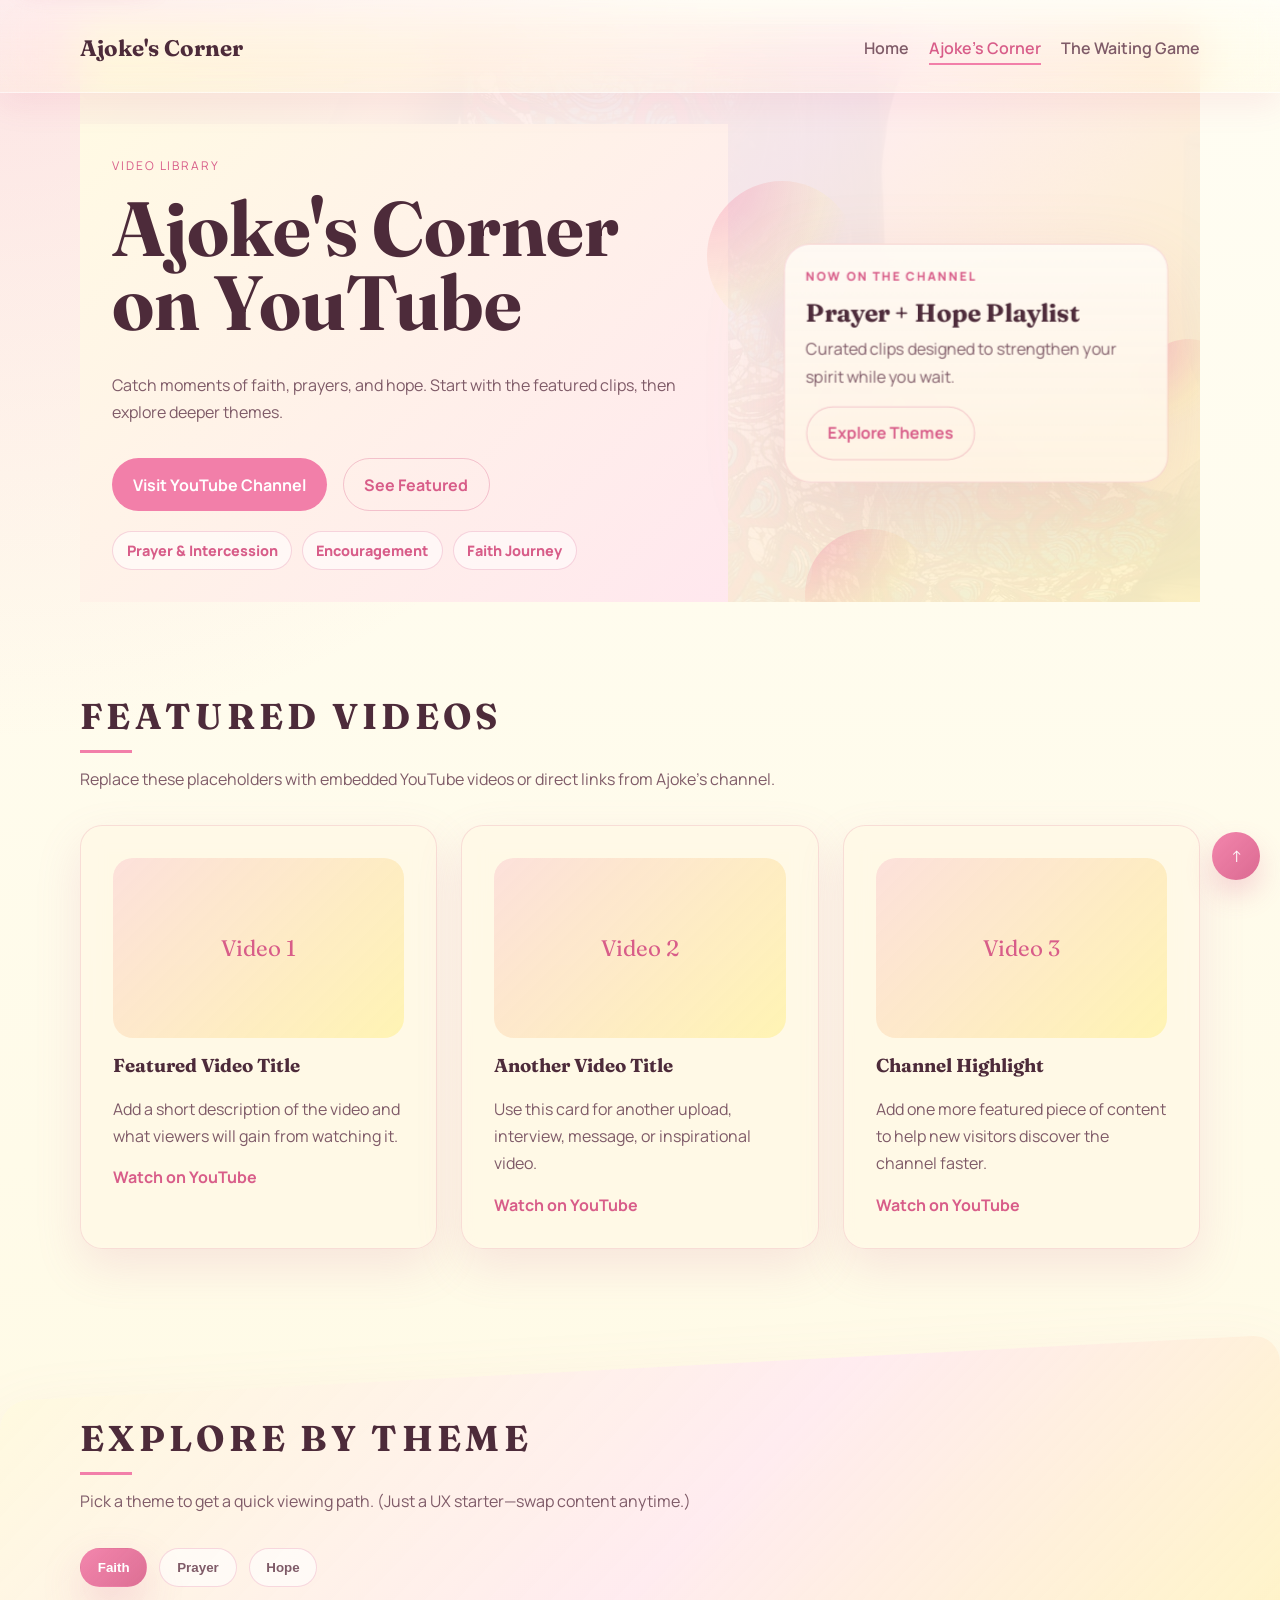
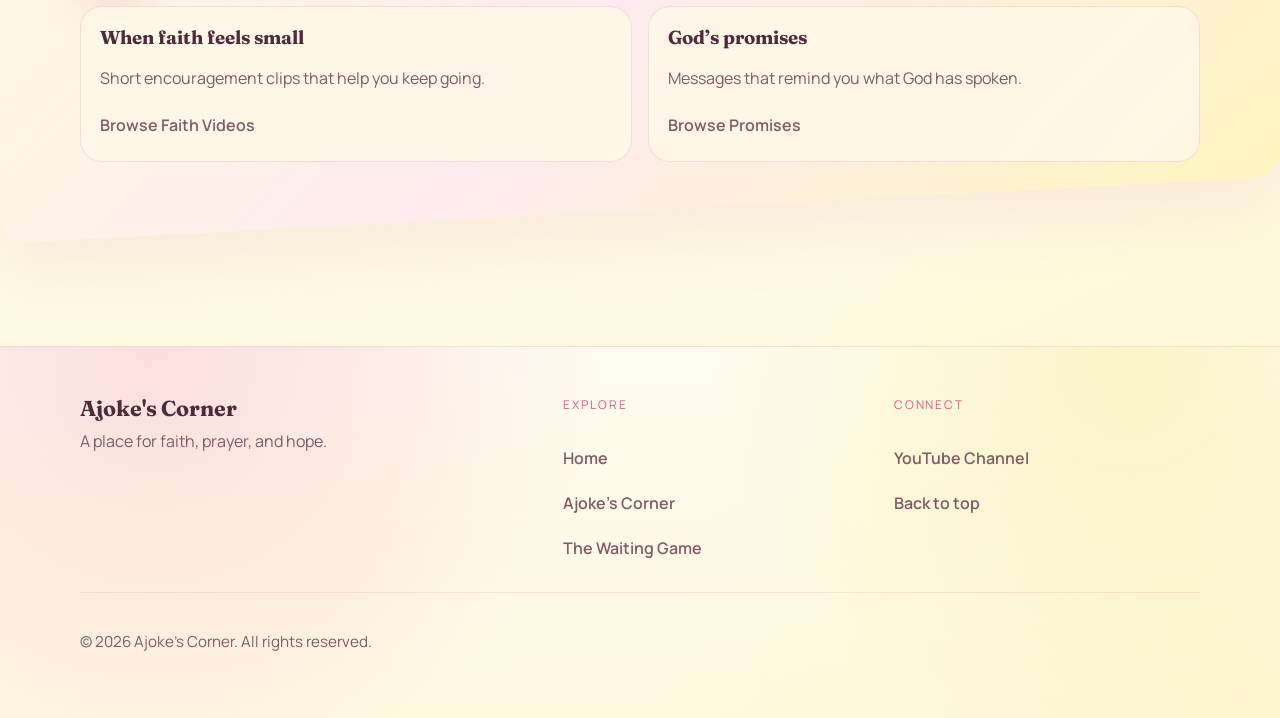
==== ajokes-corner.html @ 69d4b7d0 "update" ====
<!doctype html>
<html lang="en">
  <head>
    <meta charset="UTF-8" />
    <meta name="viewport" content="width=device-width, initial-scale=1.0" />
    <title>Ajoke's Corner | Videos</title>
    <meta
      name="description"
      content="Watch Ajoke's Corner videos for faith, prayer, encouragement, and hope. Explore featured clips and themes."
    />
    <meta
      name="keywords"
      content="Ajoke's Corner, videos, YouTube, faith, prayer, encouragement, hope"
    />
    <meta name="author" content="Tomilade Adebari" />
    <meta name="theme-color" content="#f27fa9" />
    <meta property="og:title" content="Ajoke's Corner | Videos" />
    <meta
      property="og:description"
      content="Explore Ajoke's Corner videos for faith, prayer, encouragement, and hope."
    />
    <meta property="og:type" content="website" />
    <meta property="og:image" content="Assets/coverimage.jpeg" />
    <meta name="twitter:card" content="summary_large_image" />
    <meta name="twitter:title" content="Ajoke's Corner | Videos" />
    <meta
      name="twitter:description"
      content="Explore Ajoke's Corner videos for faith, prayer, encouragement, and hope."
    />
    <meta name="twitter:image" content="Assets/coverimage.jpeg" />
    <link rel="icon" href="Assets/coverimage.jpeg" type="image/jpeg" />
    <link rel="apple-touch-icon" href="Assets/coverimage.jpeg" />
    <link rel="preconnect" href="https://fonts.googleapis.com" />
    <link rel="preconnect" href="https://fonts.gstatic.com" crossorigin />
    <link
      href="https://fonts.googleapis.com/css2?family=Fraunces:wght@500;600;700&family=Manrope:wght@400;500;700&display=swap"
      rel="stylesheet"
    />
    <link rel="stylesheet" href="styles.css" />
  </head>
  <body id="top">
    <a class="skip-link" href="#main-content">Skip to content</a>
    <div class="header-reveal-zone" aria-hidden="true"></div>
    <div class="site-shell">
      <header class="site-header">
        <a class="brand" href="index.html">Ajoke's Corner</a>
        <nav class="site-nav" aria-label="Main navigation">
          <a href="index.html">Home</a>
          <a class="active" href="ajokes-corner.html" aria-current="page">Ajoke's Corner</a>
          <a href="the-waiting-game.html">The Waiting Game</a>
        </nav>
      </header>

      <main id="main-content">
        <section class="hero hero-videos" id="hero-videos" data-parallax="true">
          <div class="hero-copy">
            <p class="eyebrow">Video Library</p>
            <h1>Ajoke's Corner on YouTube</h1>
            <p class="lede">
              Catch moments of faith, prayers, and hope. Start with the featured clips, then explore deeper themes.
            </p>

            <div class="hero-actions">
              <a class="button" href="https://www.youtube.com/" target="_blank" rel="noreferrer">Visit YouTube Channel</a>
              <a class="button button-secondary" href="#featured-videos">See Featured</a>
            </div>

            <div class="hero-chips" aria-label="Highlights">
              <span class="chip">Prayer &amp; Intercession</span>
              <span class="chip">Encouragement</span>
              <span class="chip">Faith Journey</span>
            </div>
          </div>

          <aside class="hero-visual">
            <span class="hero-orb orb-1" aria-hidden="true"></span>
            <span class="hero-orb orb-2" aria-hidden="true"></span>
            <span class="hero-orb orb-3" aria-hidden="true"></span>

            <div class="hero-widget tilt" data-tilt="true" tabindex="0">
              <p class="widget-kicker">Now on the channel</p>
              <h2 class="widget-title">Prayer + Hope Playlist</h2>
              <p class="widget-text">Curated clips designed to strengthen your spirit while you wait.</p>
              <a class="button button-secondary" href="#theme-explore">Explore Themes</a>
            </div>
          </aside>
        </section>

        <section class="video-section blueprint-section" id="featured-videos">
          <div class="section-heading section-title reveal">
            <h2>Featured Videos</h2>
            <p>
              Replace these placeholders with embedded YouTube videos or direct
              links from Ajoke's channel.
            </p>
          </div>

          <div class="video-grid">
            <article class="video-card reveal">
              <div class="video-thumb">Video 1</div>
              <h3>Featured Video Title</h3>
              <p>
                Add a short description of the video and what viewers will gain
                from watching it.
              </p>
              <a
                href="https://www.youtube.com/"
                target="_blank"
                rel="noreferrer"
                >Watch on YouTube</a
              >
            </article>

            <article class="video-card reveal">
              <div class="video-thumb">Video 2</div>
              <h3>Another Video Title</h3>
              <p>
                Use this card for another upload, interview, message, or
                inspirational video.
              </p>
              <a
                href="https://www.youtube.com/"
                target="_blank"
                rel="noreferrer"
                >Watch on YouTube</a
              >
            </article>

            <article class="video-card reveal">
              <div class="video-thumb">Video 3</div>
              <h3>Channel Highlight</h3>
              <p>
                Add one more featured piece of content to help new visitors
                discover the channel faster.
              </p>
              <a
                href="https://www.youtube.com/"
                target="_blank"
                rel="noreferrer"
                >Watch on YouTube</a
              >
            </article>
          </div>
        </section>

        <section class="theme-section blueprint-section section-bg" id="theme-explore">
          <div class="section-heading section-title reveal">
            <h2>Explore by Theme</h2>
            <p>Pick a theme to get a quick viewing path. (Just a UX starter—swap content anytime.)</p>
          </div>

          <div class="theme-tabs reveal" role="tablist" aria-label="Video themes">
            <button type="button" class="theme-tab is-active" role="tab" aria-selected="true" aria-controls="tab-faith" data-theme-tab="faith">Faith</button>
            <button type="button" class="theme-tab" role="tab" aria-selected="false" aria-controls="tab-prayer" data-theme-tab="prayer">Prayer</button>
            <button type="button" class="theme-tab" role="tab" aria-selected="false" aria-controls="tab-hope" data-theme-tab="hope">Hope</button>
          </div>

          <div class="theme-panels">
            <div id="tab-faith" class="theme-panel is-active" role="tabpanel">
              <div class="theme-card-grid">
                <article class="theme-card reveal">
                  <h3>When faith feels small</h3>
                  <p>Short encouragement clips that help you keep going.</p>
                  <a class="footer-link" href="https://www.youtube.com/" target="_blank" rel="noreferrer">Browse Faith Videos</a>
                </article>
                <article class="theme-card reveal">
                  <h3>God’s promises</h3>
                  <p>Messages that remind you what God has spoken.</p>
                  <a class="footer-link" href="https://www.youtube.com/" target="_blank" rel="noreferrer">Browse Promises</a>
                </article>
              </div>
            </div>

            <div id="tab-prayer" class="theme-panel" role="tabpanel" hidden>
              <div class="theme-card-grid">
                <article class="theme-card reveal">
                  <h3>Prayer in the waiting</h3>
                  <p>Practical prayers for calm, courage, and clarity.</p>
                  <a class="footer-link" href="https://www.youtube.com/" target="_blank" rel="noreferrer">Browse Prayer</a>
                </article>
                <article class="theme-card reveal">
                  <h3>Intercession moments</h3>
                  <p>Join prayer sessions focused on transformation.</p>
                  <a class="footer-link" href="https://www.youtube.com/" target="_blank" rel="noreferrer">Browse Intercession</a>
                </article>
              </div>
            </div>

            <div id="tab-hope" class="theme-panel" role="tabpanel" hidden>
              <div class="theme-card-grid">
                <article class="theme-card reveal">
                  <h3>Hope for tomorrow</h3>
                  <p>Messages that lift your outlook when life is heavy.</p>
                  <a class="footer-link" href="https://www.youtube.com/" target="_blank" rel="noreferrer">Browse Hope</a>
                </article>
                <article class="theme-card reveal">
                  <h3>Joy returns</h3>
                  <p>Encouragement to keep your heart steady.</p>
                  <a class="footer-link" href="https://www.youtube.com/" target="_blank" rel="noreferrer">Browse Joy</a>
                </article>
              </div>
            </div>
          </div>
        </section>
      </main>
    </div>

    <footer class="site-footer" aria-labelledby="footer-heading">
      <div class="site-shell footer-shell">
        <div class="footer-grid">
          <div class="footer-brand">
            <h2 id="footer-heading" class="footer-title">Ajoke's Corner</h2>
            <p class="footer-tagline">A place for faith, prayer, and hope.</p>
          </div>

          <div class="footer-column">
            <p class="footer-heading">Explore</p>
            <a class="footer-link" href="index.html">Home</a>
            <a class="footer-link" href="ajokes-corner.html">Ajoke's Corner</a>
            <a class="footer-link" href="the-waiting-game.html">The Waiting Game</a>
          </div>

          <div class="footer-column">
            <p class="footer-heading">Connect</p>
            <a class="footer-link" href="https://www.youtube.com/" target="_blank" rel="noreferrer">YouTube Channel</a>
            <a class="footer-link" href="#top">Back to top</a>
          </div>
        </div>

        <div class="footer-bottom">
          <p class="footer-meta">© 2026 Ajoke's Corner. All rights reserved.</p>
        </div>
      </div>
    </footer>

    <a class="back-to-top" href="#top" aria-label="Back to top">
      <span aria-hidden="true">&#8593;</span>
    </a>
    <script>
      const body = document.body;
      let lastScrollY = window.scrollY;
      let headerHideTimer;
      const prefersReducedMotion = window.matchMedia(
        "(prefers-reduced-motion: reduce)",
      ).matches;

      const showHeader = () => {
        body.classList.add("header-visible");
        window.clearTimeout(headerHideTimer);
      };

      const hideHeader = () => {
        if (window.scrollY > 40) {
          body.classList.remove("header-visible");
        }
      };

      showHeader();

      window.addEventListener("mousemove", (event) => {
        if (event.clientY <= 90) {
          showHeader();
        }
      });

      window.addEventListener(
        "scroll",
        () => {
          const currentScrollY = window.scrollY;

          if (currentScrollY <= 40 || currentScrollY < lastScrollY) {
            showHeader();
          } else {
            body.classList.remove("header-visible");
          }

          window.clearTimeout(headerHideTimer);
          headerHideTimer = window.setTimeout(hideHeader, 1200);
          lastScrollY = currentScrollY;
        },
        { passive: true },
      );

      // Scroll-reveal
      const reveals = [...document.querySelectorAll(".reveal")];
      if (!prefersReducedMotion && "IntersectionObserver" in window) {
        const io = new IntersectionObserver(
          (entries) => {
            for (const entry of entries) {
              if (entry.isIntersecting) {
                entry.target.classList.add("is-visible");
                io.unobserve(entry.target);
              }
            }
          },
          { threshold: 0.12 },
        );
        reveals.forEach((el) => io.observe(el));
      } else {
        reveals.forEach((el) => el.classList.add("is-visible"));
      }

      // Hover tilt
      const tiltEls = [...document.querySelectorAll("[data-tilt='true']")];
      if (!prefersReducedMotion) {
        tiltEls.forEach((el) => {
          el.addEventListener("pointermove", (event) => {
            const rect = el.getBoundingClientRect();
            const px = (event.clientX - rect.left) / rect.width;
            const py = (event.clientY - rect.top) / rect.height;
            const rx = (0.5 - py) * 10;
            const ry = (px - 0.5) * 14;
            el.style.setProperty("--rx", rx.toFixed(2) + "deg");
            el.style.setProperty("--ry", ry.toFixed(2) + "deg");
          });
          el.addEventListener("pointerleave", () => {
            el.style.setProperty("--rx", "0deg");
            el.style.setProperty("--ry", "0deg");
          });
        });
      }

      // Theme tabs
      const tabEls = [...document.querySelectorAll("[data-theme-tab]")];
      const panelEls = [...document.querySelectorAll(".theme-panel")];
      const activateTab = (tabKey) => {
        tabEls.forEach((btn) => {
          const isActive = btn.dataset.themeTab === tabKey;
          btn.classList.toggle("is-active", isActive);
          btn.setAttribute("aria-selected", String(isActive));
        });

        panelEls.forEach((panel) => {
          const isFaith = panel.id === "tab-faith" && tabKey === "faith";
          const isPrayer = panel.id === "tab-prayer" && tabKey === "prayer";
          const isHope = panel.id === "tab-hope" && tabKey === "hope";
          const isActive = isFaith || isPrayer || isHope;
          panel.hidden = !isActive;
          panel.classList.toggle("is-active", isActive);
        });
      };

      tabEls.forEach((btn) => {
        btn.addEventListener("click", () => activateTab(btn.dataset.themeTab));
      });
    </script>
  </body>
</html>
---- styles.css ----
:root {
  --bg: #fff9df;
  --surface: rgba(255, 248, 232, 0.84);
  --surface-strong: #fffdf2;
  --text: #4d2b3a;
  --muted: #7f5b68;
  --accent: #f27fa9;
  --accent-dark: #d85d89;
  --line: rgba(216, 93, 137, 0.18);
  --shadow: 0 20px 60px rgba(204, 120, 154, 0.16);
  --header-offset: 8.5rem;
}

* {
  box-sizing: border-box;
}

html {
  scroll-behavior: smooth;
  overflow-x: hidden;
}

body {
  margin: 0;
  font-family: "Manrope", sans-serif;
  color: var(--text);
  background:
    radial-gradient(
      circle at top left,
      rgba(242, 127, 169, 0.2),
      transparent 28%
    ),
    radial-gradient(
      circle at bottom right,
      rgba(251, 234, 154, 0.34),
      transparent 24%
    ),
    linear-gradient(180deg, #fffdf3 0%, var(--bg) 100%);
  min-height: 100vh;
  overflow-x: hidden;
}

body.modal-open {
  overflow: hidden;
}

a {
  color: inherit;
  text-decoration: none;
}

a:focus-visible,
button:focus-visible {
  outline: 3px solid var(--accent-dark);
  outline-offset: 4px;
}

.skip-link {
  position: fixed;
  top: 1rem;
  left: 1rem;
  z-index: 120;
  padding: 0.8rem 1rem;
  background: #fff7fb;
  color: var(--accent-dark);
  border-radius: 999px;
  box-shadow: 0 12px 24px rgba(216, 93, 137, 0.18);
  transform: translateY(-180%);
  transition: transform 0.2s ease;
}

.skip-link:focus {
  transform: translateY(0);
}

.header-reveal-zone {
  position: fixed;
  inset: 0 0 auto 0;
  height: 28px;
  z-index: 55;
}

.site-shell {
  width: min(1120px, calc(100% - 2rem));
  margin: 0 auto;
  padding: 0 0 3rem;
}

.home-main-shell {
  padding-bottom: 0;
}

.site-shell main {
  padding-top: 1.5rem;
}

.site-shell > main#main-content {
  padding-top: 0;
}

.home-banner-shell {
  padding-top: var(--header-offset);
}

.home-banner {
  width: 100%;
  min-height: 100vh;
  background:
    radial-gradient(
      circle at 12% 18%,
      rgba(242, 127, 169, 0.32),
      transparent 24%
    ),
    radial-gradient(
      circle at 88% 82%,
      rgba(251, 234, 154, 0.42),
      transparent 28%
    ),
    linear-gradient(135deg, #fff7d8 0%, #ffe8f1 52%, #fff2aa 100%);
}

.home-banner-shell {
  min-height: 100vh;
  display: flex;
  flex-direction: column;
}

.site-header {
  display: flex;
  justify-content: space-between;
  align-items: center;
  gap: 1rem;
  position: fixed;
  top: 0;
  left: 0;
  z-index: 50;
  width: 100vw;
  margin-left: calc(50% - 50vw);
  margin-right: calc(50% - 50vw);
  padding: calc(1.35rem + 12.5px)
    max(1rem, calc((100vw - min(1120px, calc(100% - 2rem))) / 2))
    calc(1.1rem + 12.5px);
  margin-bottom: 2rem;
  background: linear-gradient(
    180deg,
    rgba(255, 255, 255, 0.34),
    rgba(255, 248, 226, 0.22)
  );
  backdrop-filter: blur(22px) saturate(165%);
  -webkit-backdrop-filter: blur(22px) saturate(165%);
  border-bottom: 1px solid rgba(255, 255, 255, 0.38);
  box-shadow: 0 12px 30px rgba(216, 93, 137, 0.1);
  transform: translateY(calc(-100% - 1rem));
  opacity: 0;
  pointer-events: none;
  transition:
    transform 0.3s ease,
    opacity 0.3s ease;
}

body.header-visible .site-header,
.header-reveal-zone:hover ~ .home-banner .site-header,
.header-reveal-zone:hover ~ .site-shell .site-header {
  transform: translateY(0);
  opacity: 1;
  pointer-events: auto;
}

.site-shell > .site-header + main {
  padding-top: var(--header-offset);
}

.brand {
  font-family: "Fraunces", serif;
  font-size: 1.4rem;
  font-weight: 700;
}

.site-nav {
  display: flex;
  flex-wrap: wrap;
  gap: 1.25rem;
}

.site-nav a {
  padding: 0;
  border: 0;
  background: transparent;
  color: var(--muted);
  font-weight: 600;
  position: relative;
  transition:
    color 0.2s ease,
    transform 0.2s ease;
}

.site-nav a:hover,
.site-nav a.active {
  color: var(--accent-dark);
}

.site-nav a::after {
  content: "";
  position: absolute;
  left: 0;
  bottom: -0.35rem;
  width: 100%;
  height: 2px;
  background: var(--accent);
  transform: scaleX(0);
  transform-origin: left;
  transition: transform 0.2s ease;
}

.site-nav a:hover {
  transform: translateY(-1px);
}

.site-nav a:hover::after,
.site-nav a.active::after {
  transform: scaleX(1);
}

.hero,
.content-grid,
.video-section,
.purchase-grid {
  margin-top: 1.5rem;
}

.blueprint-section {
  position: relative;
  padding: 3.75rem 0;
  margin-top: 2rem;
}

.blueprint-section.section-bg {
  padding: 4.5rem 0;
}

.blueprint-section.section-bg::before {
  content: "";
  position: absolute;
  left: 50%;
  top: 1.5rem;
  bottom: 1.5rem;
  width: 100vw;
  transform: translateX(-50%) skewY(-3deg);
  background: linear-gradient(
    135deg,
    rgba(255, 249, 223, 0.92),
    rgba(255, 232, 241, 0.82),
    rgba(255, 243, 170, 0.62)
  );
  border-radius: 28px;
  box-shadow: 0 26px 70px rgba(204, 120, 154, 0.12);
  z-index: 0;
}

.blueprint-section.section-bg > * {
  position: relative;
  z-index: 1;
}

.hero {
  display: grid;
  grid-template-columns: 1.3fr 0.9fr;
  gap: 1.5rem;
  align-items: stretch;
}

.hero-home-full {
  flex: 1;
  min-height: 0;
  margin-top: 0;
  padding-bottom: 1.5rem;
}

.hero-copy {
  background: transparent;
  backdrop-filter: none;
  border: 0;
  border-radius: 0;
  min-height: 420px;
  display: flex;
  flex-direction: column;
  justify-content: center;
  padding: 2rem;
  box-shadow: none;
}

.profile-card,
.book-card,
.info-panel,
.video-card,
.purchase-card,
.story-card {
  background: var(--surface);
  backdrop-filter: blur(12px) saturate(165%);
  -webkit-backdrop-filter: blur(12px) saturate(165%);
  border: 1px solid var(--line);
  border-radius: 22px;
  padding: 2rem;
  box-shadow: 0 18px 46px rgba(204, 120, 154, 0.16);
}

.hero-home .hero-copy {
  background: transparent;
  border: 0;
  border-radius: 0;
  box-shadow: none;
  backdrop-filter: none;
}

.hero-home-full .hero-copy,
.hero-home-full .hero-image-panel {
  min-height: 100%;
}

.hero-image-panel {
  display: flex;
  align-items: end;
  justify-content: center;
  overflow: hidden;
  padding: 0;
  background: transparent;
  border: 0;
  border-radius: 0;
  box-shadow: none;
}

.hero-image-stack {
  position: relative;
  width: min(100%, 538px);
  max-height: 90vh;
}

.hero-portrait {
  display: block;
  width: 100%;
  max-height: 90vh;
  object-fit: contain;
  object-position: center bottom;
  filter: drop-shadow(0 22px 40px rgba(216, 93, 137, 0.18));
  transform: translateY(0);
  transform-origin: center bottom;
  transition:
    transform 0.45s ease,
    filter 0.45s ease,
    opacity 0.45s ease;
  animation: hero-float 4.8s ease-in-out infinite;
}

.hero-portrait-secondary {
  position: absolute;
  inset: 0;
  opacity: 0;
}

.hero-image-panel:hover .hero-portrait-primary {
  opacity: 0;
  transform: translateY(-8px) scale(1.02);
}

.hero-image-panel:hover .hero-portrait-secondary {
  opacity: 1;
  transform: translateY(-8px) scale(1.02);
  filter: drop-shadow(0 30px 48px rgba(216, 93, 137, 0.24));
}

@keyframes hero-float {
  0%,
  100% {
    transform: translateY(0);
  }

  50% {
    transform: translateY(-10px);
  }
}

@keyframes caret-blink {
  0%,
  45% {
    opacity: 1;
  }

  46%,
  100% {
    opacity: 0;
  }
}

@keyframes hero-button-float {
  0%,
  100% {
    transform: translateY(0);
  }

  50% {
    transform: translateY(-6px);
  }
}

@keyframes section-two-image-drift {
  0%,
  100% {
    transform: scale(1.02) translateX(0) translateY(0);
  }

  50% {
    transform: scale(1.05) translateX(6px) translateY(-6px);
  }
}

.hero-videos {
  position: relative;
  isolation: isolate;
  overflow: hidden;
  padding-top: 100px;
}

.hero-videos::before {
  content: "";
  position: absolute;
  inset: -30% -10% -20%;
  background: url("Assets/WhatsApp%20Image%202026-03-21%20at%2017.28.38%20(2).jpeg")
    center/cover no-repeat;
  opacity: 0.18;
  filter: saturate(0.9);
  z-index: 0;
}

.hero-videos::after {
  content: "";
  position: absolute;
  inset: 0;
  background: linear-gradient(
    135deg,
    rgba(255, 250, 228, 0.88),
    rgba(255, 236, 244, 0.78),
    rgba(255, 242, 186, 0.7)
  );
  z-index: 1;
}

.hero-videos > * {
  position: relative;
  z-index: 2;
}

.hero-videos .hero-copy {
  background:
    linear-gradient(
      135deg,
      rgba(255, 250, 228, 0.97),
      rgba(255, 230, 239, 0.9)
    ),
    var(--surface);
}
.hero-book {
  padding-top: 100px;
}
.hero-book .hero-copy {
  background: transparent;
}

.eyebrow,
.card-label {
  text-transform: uppercase;
  letter-spacing: 0.16em;
  font-size: 0.75rem;
  color: var(--accent-dark);
  margin: 0 0 1rem;
}

h1,
h2,
h3 {
  font-family: "Fraunces", serif;
  margin-top: 0;
}

h1 {
  font-size: clamp(2.6rem, 6vw, 4.8rem);
  line-height: 0.96;
  margin-bottom: 1rem;
}

.hero-home h1 {
  position: relative;
  z-index: 2;
  font-size: clamp(1.56rem, 3.6vw, 2.88rem);
  line-height: 1.02;
  max-width: 20ch;
  margin-right: -12%;
  min-height: 3.2em;
}

.hero-title::after {
  content: "";
  display: inline-block;
  width: 0.08em;
  height: 0.9em;
  margin-left: 0.14em;
  vertical-align: -0.08em;
  background: var(--accent-dark);
  animation: caret-blink 0.8s step-end infinite;
}

.hero-title.typing-complete::after {
  animation-duration: 1.2s;
}

.hero-subtitle {
  min-height: 5.2em;
}

.hero-subtitle::after {
  content: "";
  display: inline-block;
  width: 0.08em;
  height: 1em;
  margin-left: 0.14em;
  vertical-align: -0.08em;
  background: var(--accent-dark);
  opacity: 0;
}

.hero-subtitle.typing-complete::after {
  opacity: 1;
  animation: caret-blink 1s step-end infinite;
}

h2 {
  font-size: clamp(1.6rem, 3vw, 2.4rem);
  margin-bottom: 0.85rem;
}

.lede,
p,
li {
  line-height: 1.7;
  color: var(--muted);
}

.hero-actions {
  display: flex;
  flex-wrap: wrap;
  gap: 1rem;
  margin-top: 1rem;
}

.hero-home .hero-actions .button {
  animation: hero-button-float 3.8s ease-in-out infinite;
  transition:
    transform 0.25s ease,
    box-shadow 0.25s ease,
    background-color 0.25s ease,
    color 0.25s ease,
    border-color 0.25s ease;
  box-shadow: 0 12px 24px rgba(216, 93, 137, 0.16);
}

.hero-home .hero-actions .button:nth-child(2) {
  animation-delay: 0.35s;
}

.hero-home .hero-actions .button:hover {
  transform: translateY(-6px) scale(1.03);
  box-shadow: 0 20px 34px rgba(216, 93, 137, 0.22);
}

.hero-home .hero-actions .button.button-secondary:hover {
  background: rgba(255, 255, 255, 0.7);
  border-color: rgba(216, 93, 137, 0.48);
}

.button {
  display: inline-flex;
  justify-content: center;
  align-items: center;
  width: fit-content;
  padding: 0.9rem 1.3rem;
  border-radius: 999px;
  background: var(--accent);
  color: #fff;
  font-weight: 700;
}

.button-secondary {
  background: transparent;
  color: var(--accent-dark);
  border: 1px solid rgba(216, 93, 137, 0.32);
}

.detail-list {
  padding-left: 1.2rem;
  margin: 1rem 0 0;
}

.content-grid,
.purchase-grid {
  display: grid;
  grid-template-columns: repeat(2, minmax(0, 1fr));
  gap: 1.5rem;
}

.home-content-full {
  min-height: 100vh;
  align-items: stretch;
  margin-top: 0;
  gap: 0;
  padding-top: 0;
  padding-bottom: 0;
}

.story-section .story-card {
  max-width: 900px;
  margin: 0 auto;
}

.story-card p {
  margin-top: 0;
}

.story-card p + p {
  margin-top: 1.2rem;
}

.home-content-full .info-panel {
  display: flex;
  flex-direction: column;
  justify-content: center;
}

.section-two-image-panel {
  height: 100vh;
  margin-right: calc(50% - 50vw);
  margin-top: 0;
  margin-bottom: 0;
  padding: 0;
  overflow: hidden;
  align-self: stretch;
}

.section-two-image-gallery {
  display: flex;
  width: 100%;
  height: 100%;
}

.section-two-image-card {
  flex: 1 1 0;
  margin: 0;
  overflow: hidden;
  transition: flex 0.45s ease;
}

.section-two-image-trigger {
  display: block;
  width: 100%;
  height: 100%;
  padding: 0;
  border: 0;
  background: transparent;
  cursor: pointer;
}

.section-two-image-gallery:hover .section-two-image-card {
  flex: 0.85 1 0;
}

.section-two-image-gallery .section-two-image-card:hover {
  flex: 1.35 1 0;
}

.section-two-image {
  display: block;
  width: 100%;
  height: 100vh;
  object-fit: cover;
  object-position: center center;
  transform: scale(1.02);
  animation: section-two-image-drift 7s ease-in-out infinite;
}

.section-two-image-card:nth-child(2) .section-two-image {
  animation-delay: 0.6s;
}

.section-two-image-card:nth-child(3) .section-two-image {
  animation-delay: 1.2s;
}

.section-two-image-card:nth-child(4) .section-two-image {
  animation-delay: 1.8s;
}

.section-two-image-card:nth-child(5) .section-two-image {
  animation-delay: 2.4s;
}

.section-heading {
  margin-bottom: 1.25rem;
}

.section-title {
  max-width: 720px;
  margin-bottom: 2rem;
}

.section-title h2 {
  text-transform: uppercase;
  letter-spacing: 0.12em;
  font-size: clamp(1.4rem, 2.8vw, 2.25rem);
}

.section-title h2::after {
  content: "";
  display: block;
  width: 52px;
  height: 3px;
  background: var(--accent);
  margin-top: 0.75rem;
}

.section-title p {
  margin-top: 0.75rem;
  color: var(--muted);
}

.story-section .section-title {
  text-align: center;
  margin-left: auto;
  margin-right: auto;
}

.story-section .section-title h2::after {
  margin-left: auto;
  margin-right: auto;
}

.video-grid {
  display: grid;
  grid-template-columns: repeat(3, minmax(0, 1fr));
  gap: 1.5rem;
}

.video-thumb {
  min-height: 180px;
  display: grid;
  place-items: center;
  margin-bottom: 1rem;
  border-radius: 20px;
  background: linear-gradient(
    135deg,
    rgba(242, 127, 169, 0.2),
    rgba(255, 243, 170, 0.84)
  );
  font-family: "Fraunces", serif;
  font-size: 1.4rem;
  color: var(--accent-dark);
}

.video-card a {
  color: var(--accent-dark);
  font-weight: 700;
}

.paypal-placeholder {
  display: grid;
  place-items: center;
  min-height: 120px;
  border: 2px dashed rgba(216, 93, 137, 0.42);
  border-radius: 18px;
  color: var(--accent-dark);
  background: rgba(255, 255, 255, 0.55);
  font-weight: 700;
}

.back-to-top {
  position: fixed;
  right: 1.25rem;
  bottom: 1.25rem;
  z-index: 70;
  width: 3rem;
  height: 3rem;
  display: inline-flex;
  align-items: center;
  justify-content: center;
  border-radius: 999px;
  background: linear-gradient(
    135deg,
    rgba(242, 127, 169, 0.95),
    rgba(216, 93, 137, 0.92)
  );
  color: #fff;
  box-shadow: 0 14px 28px rgba(216, 93, 137, 0.24);
  transition:
    transform 0.2s ease,
    box-shadow 0.2s ease;
}

.back-to-top:hover {
  transform: translateY(-4px);
  box-shadow: 0 18px 34px rgba(216, 93, 137, 0.3);
}

.gallery-modal[hidden] {
  display: none;
}

.gallery-modal {
  position: fixed;
  inset: 0;
  z-index: 130;
}

.gallery-modal__backdrop {
  position: absolute;
  inset: 0;
  background: rgba(52, 28, 38, 0.72);
  backdrop-filter: blur(8px);
}

.gallery-modal__dialog {
  position: relative;
  z-index: 1;
  width: min(92vw, 720px);
  margin: 5vh auto;
  padding: 1rem 1rem 1.25rem;
  border-radius: 28px;
  background: linear-gradient(
    180deg,
    rgba(255, 250, 244, 0.96),
    rgba(255, 244, 230, 0.92)
  );
  box-shadow: 0 24px 60px rgba(52, 28, 38, 0.28);
}

.gallery-modal__title {
  margin: 0 0 0.75rem;
  font-family: "Fraunces", serif;
  font-size: 1.2rem;
  color: var(--text);
}

.gallery-modal__close,
.gallery-modal__nav {
  position: absolute;
  border: 0;
  border-radius: 999px;
  background: rgba(255, 255, 255, 0.88);
  color: var(--accent-dark);
  cursor: pointer;
  box-shadow: 0 10px 24px rgba(216, 93, 137, 0.15);
}

.gallery-modal__close {
  top: 0.9rem;
  right: 0.9rem;
  width: 2.5rem;
  height: 2.5rem;
  font-size: 1.5rem;
}

.gallery-modal__nav {
  top: 50%;
  width: 2.75rem;
  height: 2.75rem;
  transform: translateY(-50%);
  font-size: 1.2rem;
}

.gallery-modal__nav--prev {
  left: 0.9rem;
}

.gallery-modal__nav--next {
  right: 0.9rem;
}

.gallery-modal__viewport {
  overflow: auto;
  max-height: 72vh;
  border-radius: 22px;
}

.gallery-modal__image {
  display: block;
  width: 100%;
  height: auto;
  border-radius: 22px;
}

.gallery-modal__count {
  margin: 0.85rem 0 0;
  text-align: center;
  font-weight: 700;
  color: var(--accent-dark);
}

.sr-only {
  position: absolute;
  width: 1px;
  height: 1px;
  padding: 0;
  margin: -1px;
  overflow: hidden;
  clip: rect(0, 0, 0, 0);
  border: 0;
  white-space: nowrap;
}

.site-footer {
  margin-top: 4rem;
  padding: 3rem 0;
  border-top: 1px solid var(--line);
  background:
    radial-gradient(
      circle at 12% 0%,
      rgba(242, 127, 169, 0.24),
      transparent 38%
    ),
    radial-gradient(
      circle at 88% 0%,
      rgba(251, 234, 154, 0.42),
      transparent 35%
    ),
    linear-gradient(180deg, rgba(255, 255, 255, 0.5), rgba(255, 248, 226, 0.32));
}

.footer-shell {
  padding-bottom: 0;
}

.footer-grid {
  display: grid;
  grid-template-columns: 1.2fr 0.8fr 0.8fr;
  gap: 1.5rem;
  align-items: start;
}
.footer-column {
  display: flex;
  flex-direction: column;
  gap: 0.75rem;
}

.footer-title {
  font-family: "Fraunces", serif;
  margin: 0 0 0.4rem;
  font-size: 1.35rem;
  color: var(--text);
}

.footer-tagline {
  margin: 0;
  color: var(--muted);
  line-height: 1.7;
}

.footer-heading {
  text-transform: uppercase;
  letter-spacing: 0.16em;
  font-size: 0.75rem;
  color: var(--accent-dark);
  margin: 0 0 0.85rem;
}

.footer-link {
  display: inline-flex;
  padding: 0.35rem 0;
  color: var(--muted);
  font-weight: 600;
  transition:
    color 0.2s ease,
    transform 0.2s ease;
}

.footer-link:hover {
  color: var(--accent-dark);
  transform: translateY(-1px);
}

.footer-bottom {
  margin-top: 1.75rem;
  padding-top: 1.25rem;
  border-top: 1px solid rgba(216, 93, 137, 0.14);
  display: flex;
  align-items: center;
  justify-content: space-between;
  gap: 1rem;
  flex-wrap: wrap;
  color: var(--muted);
  font-size: 0.95rem;
}

.reveal {
  opacity: 0;
  transform: translateY(14px);
  transition:
    opacity 0.7s ease,
    transform 0.7s cubic-bezier(0.2, 0.7, 0.2, 1);
}

.reveal.is-visible {
  opacity: 1;
  transform: none;
}

.tilt {
  --rx: 0deg;
  --ry: 0deg;
  --tz: 10px;
  transform: perspective(900px) rotateX(var(--rx)) rotateY(var(--ry))
    translateZ(var(--tz));
  transition:
    transform 0.22s ease,
    box-shadow 0.22s ease,
    border-color 0.22s ease;
  will-change: transform;
}

.tilt:focus-visible {
  outline: 3px solid var(--accent-dark);
  outline-offset: 4px;
  border-radius: 22px;
}

.video-card,
.purchase-card {
  transition:
    transform 0.22s ease,
    box-shadow 0.22s ease,
    border-color 0.22s ease;
}

.video-card:hover,
.purchase-card:hover {
  transform: translateY(-6px);
  border-color: rgba(216, 93, 137, 0.38);
  box-shadow: 0 26px 70px rgba(204, 120, 154, 0.18);
}

/* Ajoke's Corner (videos) hero enhancements */
.hero-visual {
  position: relative;
  display: flex;
  align-items: center;
  justify-content: center;
  padding: 1.25rem 0;
}

.hero-orb {
  position: absolute;
  border-radius: 999px;
  pointer-events: none;
  opacity: 0.9;
  filter: blur(0.2px);
  background: radial-gradient(
    circle at top left,
    rgba(242, 127, 169, 0.42),
    rgba(251, 234, 154, 0.18) 55%,
    transparent 70%
  );
  animation: orb-float 6s ease-in-out infinite;
}

.orb-1 {
  width: 150px;
  height: 150px;
  top: 12%;
  left: -10%;
  animation-delay: 0.1s;
}

.orb-2 {
  width: 95px;
  height: 95px;
  top: 45%;
  right: -8%;
  animation-delay: 0.35s;
}

.orb-3 {
  width: 130px;
  height: 130px;
  bottom: -12%;
  left: 12%;
  animation-delay: 0.7s;
}

@keyframes orb-float {
  0%,
  100% {
    transform: translateY(0);
  }

  50% {
    transform: translateY(-18px);
  }
}

.hero-widget {
  width: min(380px, 100%);
  padding: 1.35rem 1.3rem;
  border-radius: 26px;
  background: linear-gradient(
    180deg,
    rgba(255, 250, 244, 0.96),
    rgba(255, 244, 230, 0.9)
  );
  border: 1px solid rgba(216, 93, 137, 0.2);
  box-shadow: 0 28px 80px rgba(204, 120, 154, 0.18);
  backdrop-filter: blur(12px) saturate(165%);
  -webkit-backdrop-filter: blur(12px) saturate(165%);
  animation: widget-float 5.4s ease-in-out infinite;
}

@keyframes widget-float {
  0%,
  100% {
    transform: translateY(0);
  }

  50% {
    transform: translateY(-10px);
  }
}

.hero-chips {
  display: flex;
  flex-wrap: wrap;
  gap: 0.6rem;
  margin-top: 1.25rem;
}

.chip {
  display: inline-flex;
  align-items: center;
  padding: 0.55rem 0.85rem;
  border-radius: 999px;
  border: 1px solid rgba(216, 93, 137, 0.24);
  background: rgba(255, 255, 255, 0.55);
  color: var(--accent-dark);
  font-weight: 800;
  font-size: 0.9rem;
}

.widget-kicker {
  text-transform: uppercase;
  letter-spacing: 0.16em;
  font-size: 0.75rem;
  color: var(--accent-dark);
  margin: 0 0 0.75rem;
  font-weight: 800;
}

.widget-title {
  margin: 0 0 0.6rem;
  font-size: 1.55rem;
  line-height: 1.05;
}

.widget-text {
  margin: 0 0 1rem;
}

/* Theme tabs section */
.theme-section {
  margin-top: 2.2rem;
}

.theme-tabs {
  display: flex;
  gap: 0.75rem;
  flex-wrap: wrap;
  margin-bottom: 1.2rem;
}

.theme-tab {
  appearance: none;
  border: 1px solid rgba(216, 93, 137, 0.22);
  background: rgba(255, 255, 255, 0.6);
  color: var(--muted);
  padding: 0.7rem 1.05rem;
  border-radius: 999px;
  cursor: pointer;
  font-weight: 850;
  transition:
    transform 0.2s ease,
    background-color 0.2s ease,
    border-color 0.2s ease,
    color 0.2s ease,
    box-shadow 0.2s ease;
}

.theme-tab:hover {
  transform: translateY(-2px);
  border-color: rgba(216, 93, 137, 0.34);
}

.theme-tab.is-active {
  background: linear-gradient(
    135deg,
    rgba(242, 127, 169, 0.95),
    rgba(216, 93, 137, 0.88)
  );
  border-color: transparent;
  color: #fff;
  box-shadow: 0 18px 40px rgba(216, 93, 137, 0.22);
}

.theme-card-grid {
  display: grid;
  grid-template-columns: repeat(2, minmax(0, 1fr));
  gap: 1rem;
}

.theme-card {
  border-radius: 22px;
  padding: 1.2rem 1.2rem;
  background: var(--surface);
  border: 1px solid var(--line);
  transition:
    transform 0.22s ease,
    box-shadow 0.22s ease,
    border-color 0.22s ease;
}

.theme-card:hover {
  transform: translateY(-6px);
  border-color: rgba(216, 93, 137, 0.38);
  box-shadow: 0 26px 70px rgba(204, 120, 154, 0.18);
}

.theme-card h3 {
  margin: 0 0 0.5rem;
}

/* Book page hero: book image beside copy */
.hero-book {
  position: relative;
  overflow: hidden;
  grid-template-columns: 1.05fr 0.55fr 0.9fr;
}

.book-hero-art {
  display: grid;
  place-items: center;
  padding: 0.75rem 0;
}

.book-hero-art__img {
  width: min(240px, 100%);
  height: auto;
  border-radius: 18px;
  filter: drop-shadow(0 26px 50px rgba(204, 120, 154, 0.22));
  animation: book-bob 5.8s ease-in-out infinite;
}

@keyframes book-bob {
  0%,
  100% {
    transform: translateY(0) rotate(-1deg);
  }

  50% {
    transform: translateY(-14px) rotate(1.5deg);
  }
}

/* Region switcher + accordion */
.region-switch {
  grid-column: 1 / -1;
  display: flex;
  gap: 0.75rem;
  flex-wrap: wrap;
  margin: 0 0 1rem;
}

.region-btn {
  appearance: none;
  border: 1px solid rgba(216, 93, 137, 0.22);
  background: rgba(255, 255, 255, 0.6);
  color: var(--muted);
  padding: 0.75rem 1rem;
  border-radius: 999px;
  cursor: pointer;
  font-weight: 850;
  transition:
    transform 0.2s ease,
    background-color 0.2s ease,
    border-color 0.2s ease,
    color 0.2s ease,
    box-shadow 0.2s ease;
}

.region-btn:hover {
  transform: translateY(-2px);
  border-color: rgba(216, 93, 137, 0.34);
}

.region-btn.is-active {
  background: linear-gradient(
    135deg,
    rgba(242, 127, 169, 0.95),
    rgba(216, 93, 137, 0.88)
  );
  border-color: transparent;
  color: #fff;
  box-shadow: 0 18px 40px rgba(216, 93, 137, 0.22);
}

.accordion {
  display: flex;
  flex-direction: column;
  gap: 0.85rem;
  margin-top: 1.1rem;
}

.accordion-item {
  border-radius: 22px;
  border: 1px solid var(--line);
  background: var(--surface);
  overflow: hidden;
}

.accordion-button {
  width: 100%;
  appearance: none;
  border: 0;
  background: transparent;
  cursor: pointer;
  text-align: left;
  padding: 1.05rem 1.2rem;
  font-weight: 900;
  color: var(--text);
  display: flex;
  align-items: center;
  justify-content: space-between;
  gap: 1rem;
}

.accordion-button::after {
  content: "+";
  color: var(--accent-dark);
  font-weight: 900;
  font-size: 1.15rem;
}

.accordion-button[aria-expanded="true"]::after {
  content: "–";
}

.accordion-panel {
  padding: 0 1.2rem 1.15rem;
  color: var(--muted);
}

@media (max-width: 860px) {
  .site-header,
  .hero,
  .content-grid,
  .purchase-grid,
  .video-grid {
    grid-template-columns: 1fr;
    display: grid;
  }

  .blueprint-section {
    padding: 3rem 0;
  }

  .blueprint-section.section-bg {
    padding: 3.5rem 0;
  }

  .blueprint-section.section-bg::before {
    top: 1rem;
    bottom: 1rem;
    transform: translateX(-50%) skewY(-2deg);
  }

  .site-header {
    justify-content: start;
    width: calc(100vw - 0px);
    padding: calc(1rem + 12.5px) 1rem;
  }

  .site-nav {
    margin-top: 0.25rem;
  }

  .hero-copy {
    min-height: auto;
  }

  .hero-home h1 {
    max-width: none;
    margin-right: 0;
    min-height: auto;
  }

  .section-two-image-panel {
    height: 70vh;
    margin-right: 0;
  }

  .section-two-image-gallery {
    flex-direction: column;
  }

  .section-two-image-card,
  .section-two-image-gallery:hover .section-two-image-card,
  .section-two-image-gallery .section-two-image-card:hover {
    flex: 1 1 0;
  }

  .section-two-image {
    height: 70vh;
  }

  .gallery-modal__dialog {
    width: min(94vw, 560px);
    margin: 4vh auto;
    padding-inline: 0.85rem;
  }

  .gallery-modal__viewport {
    max-height: 68vh;
  }

  .home-banner,
  .home-banner-shell {
    min-height: auto;
  }

  .hero-home-full {
    padding-bottom: 0;
  }

  .footer-grid {
    grid-template-columns: 1fr;
    gap: 1rem;
  }

  .footer-bottom {
    justify-content: flex-start;
  }

  .theme-card-grid {
    grid-template-columns: 1fr;
  }

  .book-hero-art__img {
    width: min(220px, 92%);
    animation-duration: 6.4s;
  }
}

@media (max-width: 560px) {
  .site-shell {
    width: min(100% - 1rem, 1120px);
  }

  .hero-copy,
  .profile-card,
  .book-card,
  .info-panel,
  .video-card,
  .purchase-card,
  .story-card {
    padding: 1.4rem;
    border-radius: 22px;
  }

  h1 {
    line-height: 1.02;
  }

  .button {
    width: 100%;
  }
}

@media (prefers-reduced-motion: reduce) {
  html {
    scroll-behavior: auto;
  }

  *,
  *::before,
  *::after {
    animation: none !important;
    transition: none !important;
  }
}
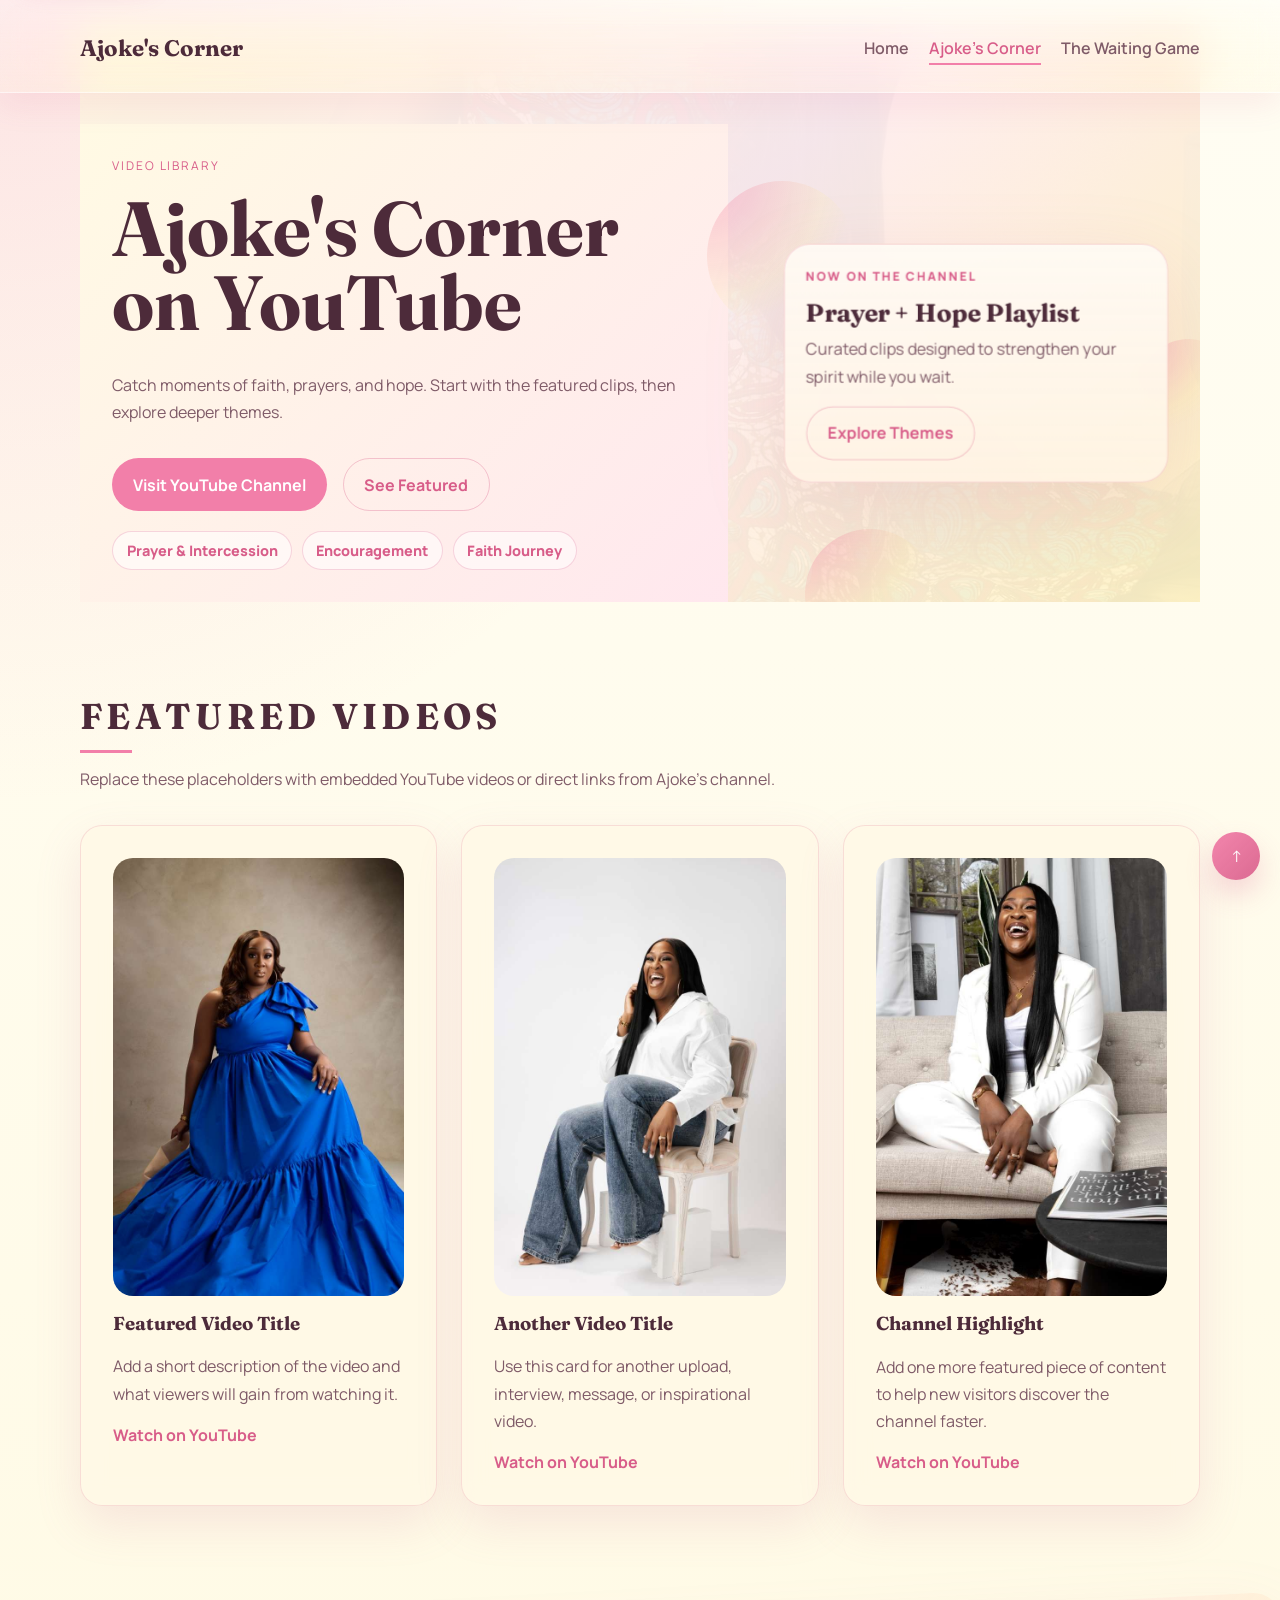
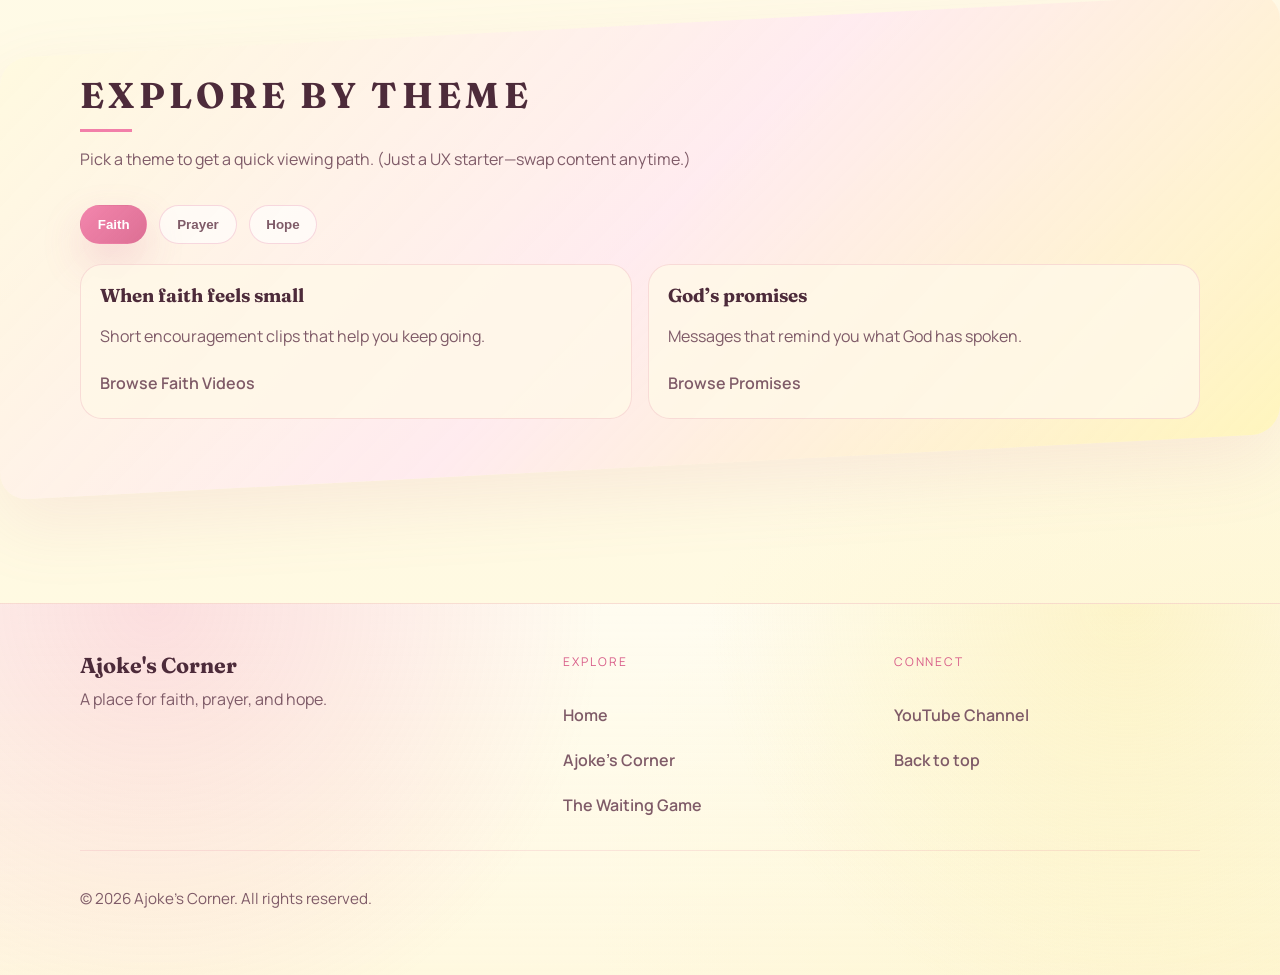
==== commit a829a8c2: "add thumbnail" ====
--- a/ajokes-corner.html
+++ b/ajokes-corner.html
@@ -97,7 +97,14 @@
 
           <div class="video-grid">
             <article class="video-card reveal">
-              <div class="video-thumb">Video 1</div>
+              <div class="video-thumb">
+                <img
+                  src="Assets/WhatsApp%20Image%202026-03-21%20at%2017.26.50.jpeg"
+                  alt="Tomilade Adebari speaking with warmth"
+                  loading="lazy"
+                  decoding="async"
+                />
+              </div>
               <h3>Featured Video Title</h3>
               <p>
                 Add a short description of the video and what viewers will gain
@@ -112,7 +119,14 @@
             </article>
 
             <article class="video-card reveal">
-              <div class="video-thumb">Video 2</div>
+              <div class="video-thumb">
+                <img
+                  src="Assets/WhatsApp%20Image%202026-03-21%20at%2017.26.53.jpeg"
+                  alt="Tomilade Adebari smiling in a calm setting"
+                  loading="lazy"
+                  decoding="async"
+                />
+              </div>
               <h3>Another Video Title</h3>
               <p>
                 Use this card for another upload, interview, message, or
@@ -127,7 +141,14 @@
             </article>
 
             <article class="video-card reveal">
-              <div class="video-thumb">Video 3</div>
+              <div class="video-thumb">
+                <img
+                  src="Assets/WhatsApp%20Image%202026-03-21%20at%2017.28.36%20(3).jpeg"
+                  alt="Tomilade Adebari seated with a bright smile"
+                  loading="lazy"
+                  decoding="async"
+                />
+              </div>
               <h3>Channel Highlight</h3>
               <p>
                 Add one more featured piece of content to help new visitors
--- a/styles.css
+++ b/styles.css
@@ -753,6 +753,7 @@
   place-items: center;
   margin-bottom: 1rem;
   border-radius: 20px;
+  overflow: hidden;
   background: linear-gradient(
     135deg,
     rgba(242, 127, 169, 0.2),
@@ -761,6 +762,13 @@
   font-family: "Fraunces", serif;
   font-size: 1.4rem;
   color: var(--accent-dark);
+}
+
+.video-thumb img {
+  width: 100%;
+  height: 100%;
+  object-fit: cover;
+  display: block;
 }
 
 .video-card a {
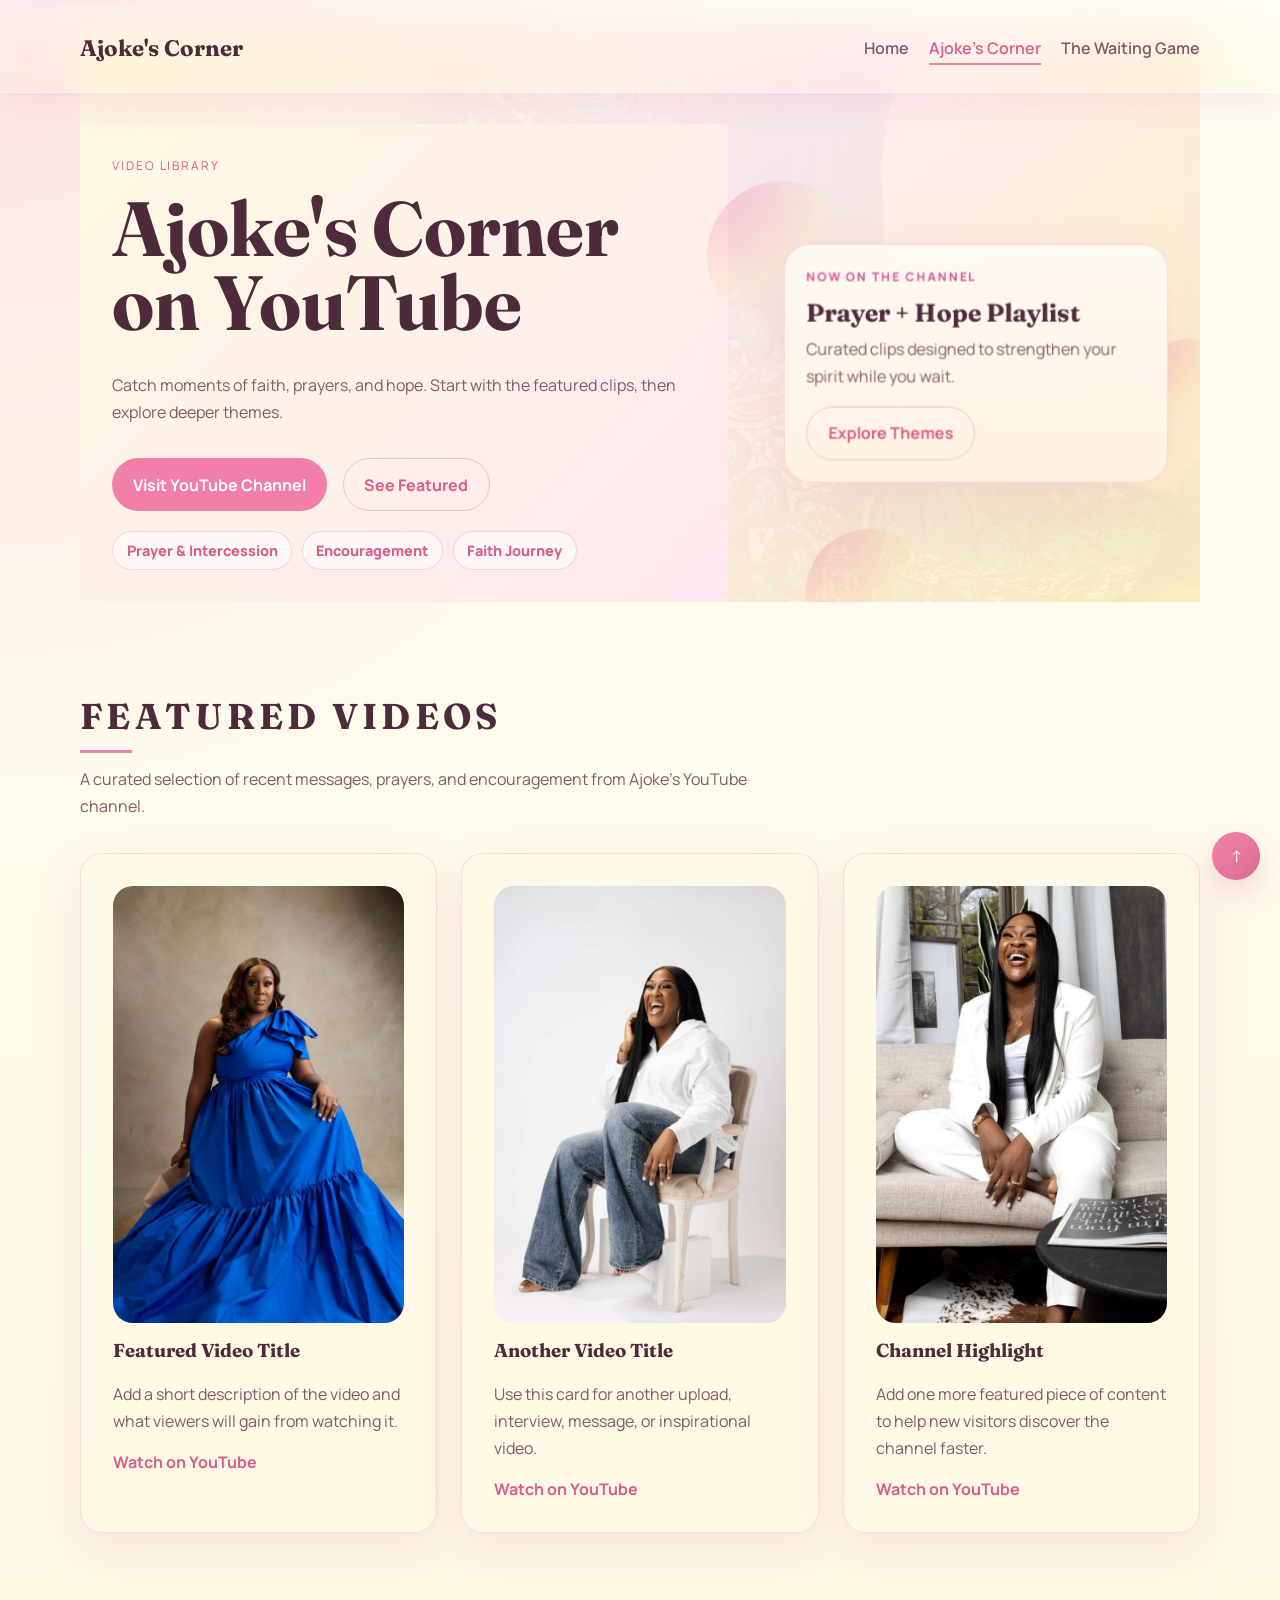
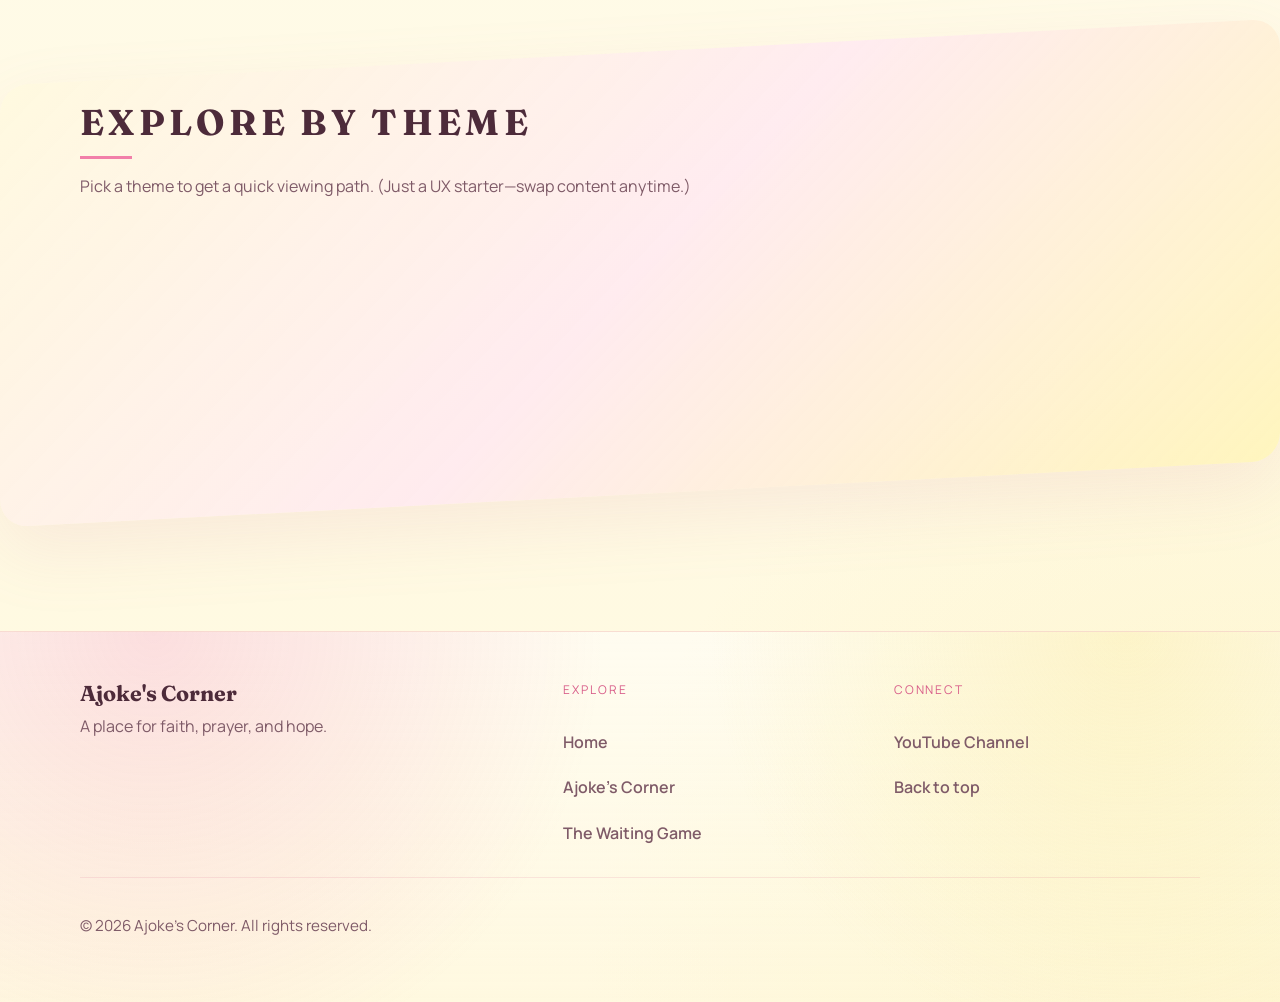
==== commit 9f2e9ff1: "update" ====
--- a/ajokes-corner.html
+++ b/ajokes-corner.html
@@ -90,8 +90,8 @@
           <div class="section-heading section-title reveal">
             <h2>Featured Videos</h2>
             <p>
-              Replace these placeholders with embedded YouTube videos or direct
-              links from Ajoke's channel.
+              A curated selection of recent messages, prayers, and encouragement
+              from Ajoke’s YouTube channel.
             </p>
           </div>
 
